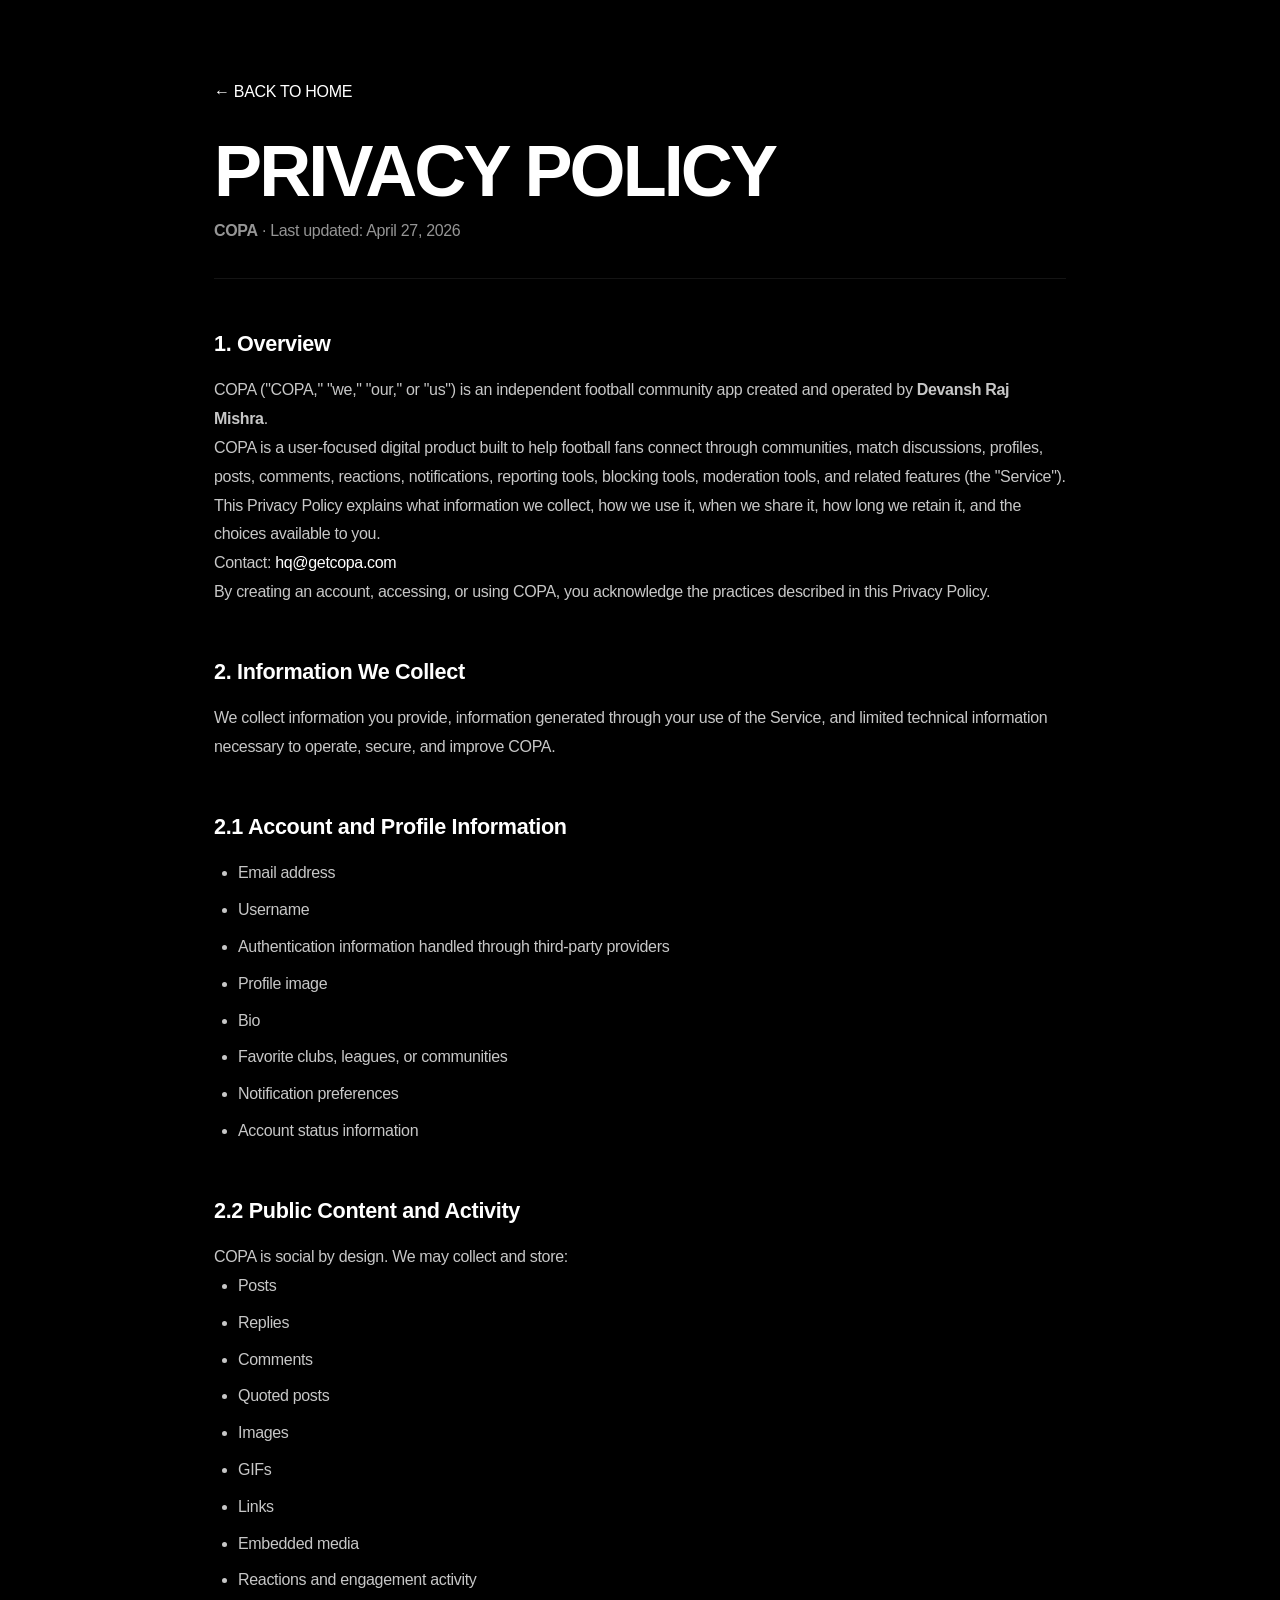
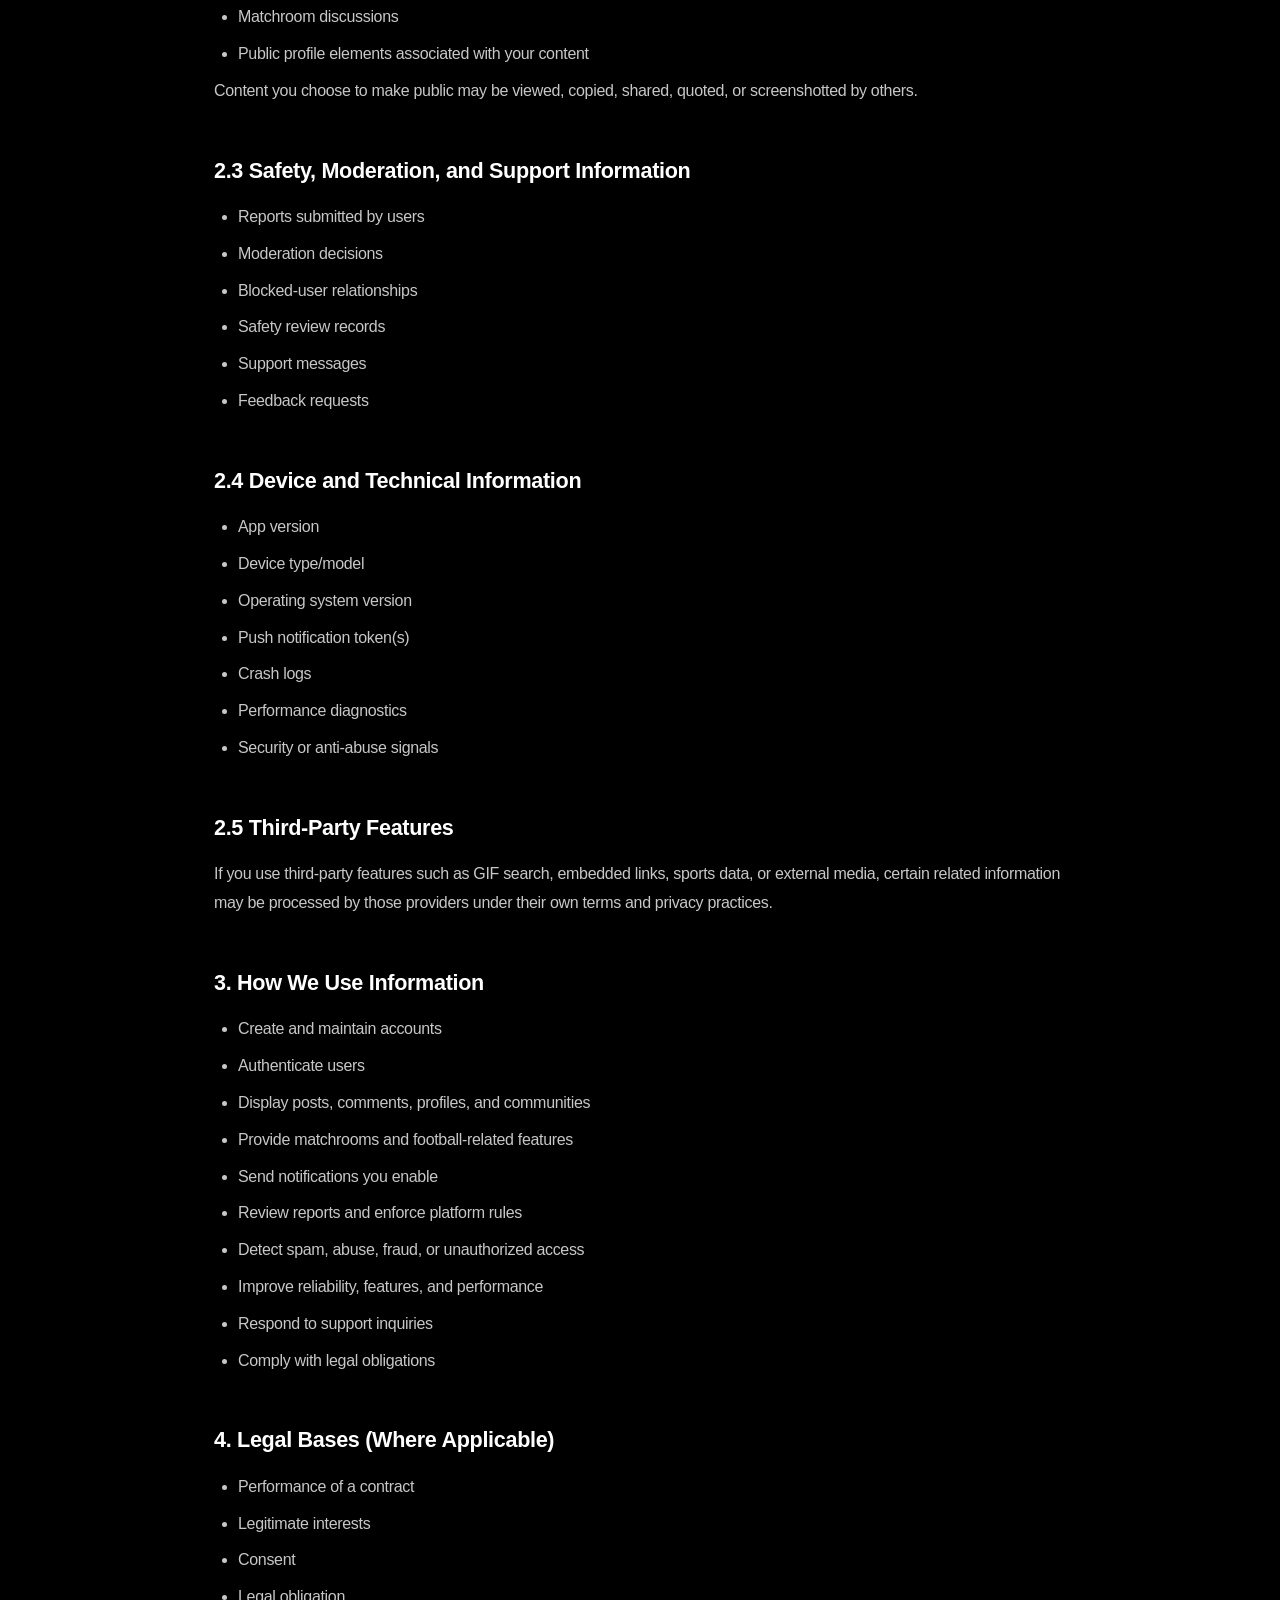
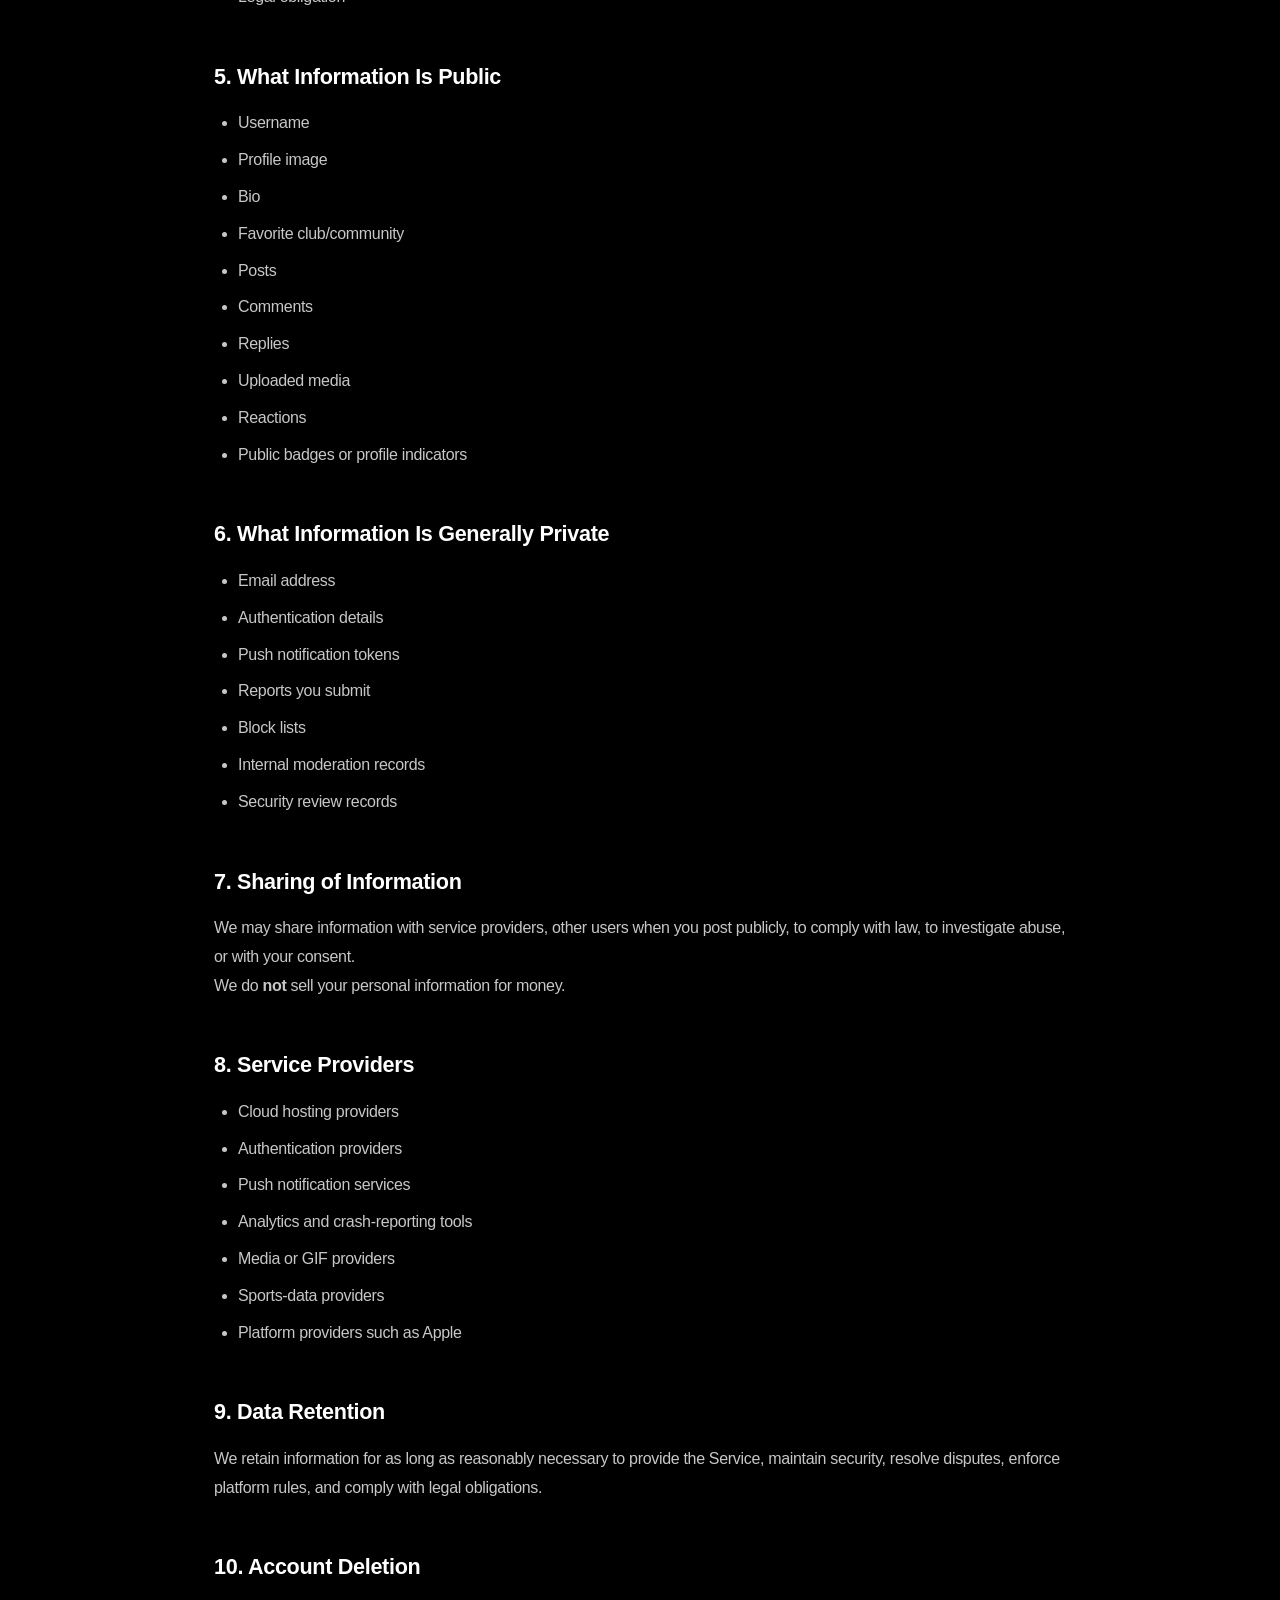
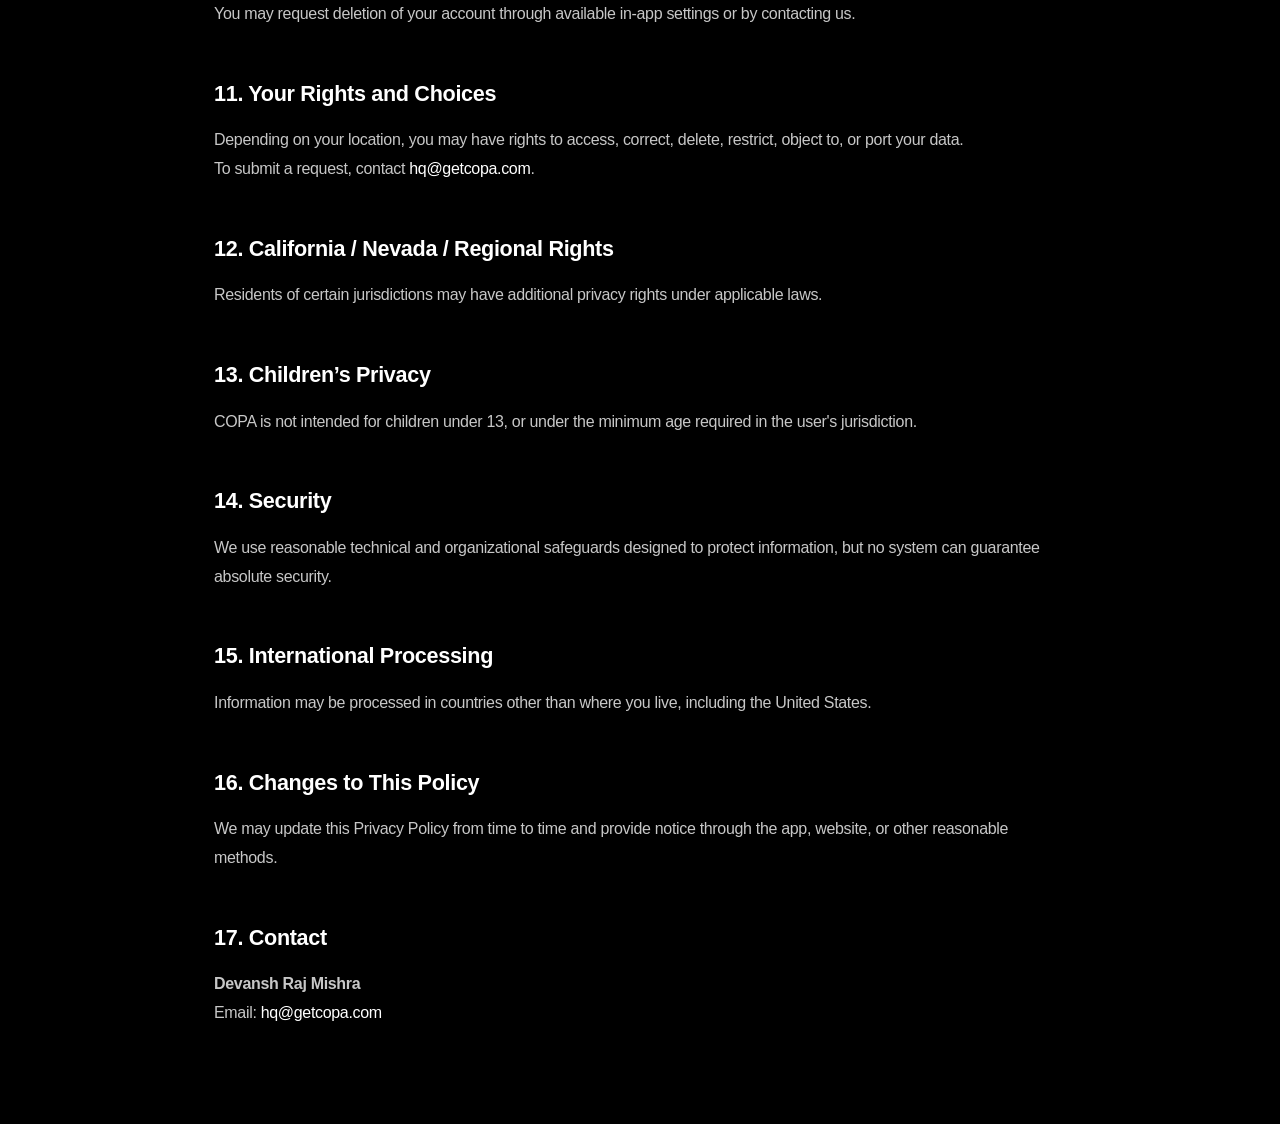
==== privacy.html @ f6ada061 "Create privacy.html" ====
<!DOCTYPE html>
<html lang="en">
<head>
  <meta charset="UTF-8" />
  <meta name="viewport" content="width=device-width, initial-scale=1, viewport-fit=cover" />
  <meta name="color-scheme" content="dark" />
  <meta name="theme-color" content="#000000" />
  <title>COPA Privacy Policy</title>
  <link rel="stylesheet" href="styles.css" />

  <style>
    .privacy-container {
      max-width: 900px;
      margin: 0 auto;
      padding: 5rem 1.5rem 6rem;
    }

    .privacy-container h1 {
      margin-bottom: 0.75rem;
    }

    .privacy-container h2 {
      margin-top: 3rem;
      margin-bottom: 1rem;
      font-size: 1.35rem;
    }

    .privacy-container p,
    .privacy-container li {
      color: var(--text-secondary, rgba(255, 255, 255, 0.78));
      line-height: 1.8;
      font-size: 1rem;
    }

    .privacy-container ul {
      padding-left: 1.5rem;
    }

    .privacy-container li {
      margin-bottom: 0.5rem;
    }

    .privacy-container a {
      color: var(--text, #ffffff);
    }

    .privacy-divider {
      margin: 2rem 0 3rem;
      border: 0;
      height: 1px;
      background: rgba(255, 255, 255, 0.08);
    }

    .back-link {
      display: inline-flex;
      align-items: center;
      gap: 0.5rem;
      text-decoration: none;
      margin-bottom: 2rem;
    }

    .last-updated {
      opacity: 0.75;
      margin-bottom: 2rem;
    }
  </style>
</head>

<body>
  <main class="privacy-container">
    <a href="index.html" class="back-link">← BACK TO HOME</a>

    <h1>Privacy Policy</h1>
    <p class="last-updated"><strong>COPA</strong> · Last updated: April 27, 2026</p>

    <hr class="privacy-divider" />

    <h2>1. Overview</h2>
    <p>
      COPA ("COPA," "we," "our," or "us") is an independent football community app
      created and operated by <strong>Devansh Raj Mishra</strong>.
    </p>
    <p>
      COPA is a user-focused digital product built to help football fans connect
      through communities, match discussions, profiles, posts, comments,
      reactions, notifications, reporting tools, blocking tools, moderation
      tools, and related features (the "Service").
    </p>
    <p>
      This Privacy Policy explains what information we collect, how we use it,
      when we share it, how long we retain it, and the choices available to you.
    </p>
    <p>
      Contact:
      <a href="mailto:hq@getcopa.com">hq@getcopa.com</a>
    </p>
    <p>
      By creating an account, accessing, or using COPA, you acknowledge the
      practices described in this Privacy Policy.
    </p>

    <h2>2. Information We Collect</h2>
    <p>
      We collect information you provide, information generated through your use
      of the Service, and limited technical information necessary to operate,
      secure, and improve COPA.
    </p>

    <h2>2.1 Account and Profile Information</h2>
    <ul>
      <li>Email address</li>
      <li>Username</li>
      <li>Authentication information handled through third-party providers</li>
      <li>Profile image</li>
      <li>Bio</li>
      <li>Favorite clubs, leagues, or communities</li>
      <li>Notification preferences</li>
      <li>Account status information</li>
    </ul>

    <h2>2.2 Public Content and Activity</h2>
    <p>COPA is social by design. We may collect and store:</p>
    <ul>
      <li>Posts</li>
      <li>Replies</li>
      <li>Comments</li>
      <li>Quoted posts</li>
      <li>Images</li>
      <li>GIFs</li>
      <li>Links</li>
      <li>Embedded media</li>
      <li>Reactions and engagement activity</li>
      <li>Matchroom discussions</li>
      <li>Public profile elements associated with your content</li>
    </ul>
    <p>
      Content you choose to make public may be viewed, copied, shared, quoted,
      or screenshotted by others.
    </p>

    <h2>2.3 Safety, Moderation, and Support Information</h2>
    <ul>
      <li>Reports submitted by users</li>
      <li>Moderation decisions</li>
      <li>Blocked-user relationships</li>
      <li>Safety review records</li>
      <li>Support messages</li>
      <li>Feedback requests</li>
    </ul>

    <h2>2.4 Device and Technical Information</h2>
    <ul>
      <li>App version</li>
      <li>Device type/model</li>
      <li>Operating system version</li>
      <li>Push notification token(s)</li>
      <li>Crash logs</li>
      <li>Performance diagnostics</li>
      <li>Security or anti-abuse signals</li>
    </ul>

    <h2>2.5 Third-Party Features</h2>
    <p>
      If you use third-party features such as GIF search, embedded links, sports
      data, or external media, certain related information may be processed by
      those providers under their own terms and privacy practices.
    </p>

    <h2>3. How We Use Information</h2>
    <ul>
      <li>Create and maintain accounts</li>
      <li>Authenticate users</li>
      <li>Display posts, comments, profiles, and communities</li>
      <li>Provide matchrooms and football-related features</li>
      <li>Send notifications you enable</li>
      <li>Review reports and enforce platform rules</li>
      <li>Detect spam, abuse, fraud, or unauthorized access</li>
      <li>Improve reliability, features, and performance</li>
      <li>Respond to support inquiries</li>
      <li>Comply with legal obligations</li>
    </ul>

    <h2>4. Legal Bases (Where Applicable)</h2>
    <ul>
      <li>Performance of a contract</li>
      <li>Legitimate interests</li>
      <li>Consent</li>
      <li>Legal obligation</li>
    </ul>

    <h2>5. What Information Is Public</h2>
    <ul>
      <li>Username</li>
      <li>Profile image</li>
      <li>Bio</li>
      <li>Favorite club/community</li>
      <li>Posts</li>
      <li>Comments</li>
      <li>Replies</li>
      <li>Uploaded media</li>
      <li>Reactions</li>
      <li>Public badges or profile indicators</li>
    </ul>

    <h2>6. What Information Is Generally Private</h2>
    <ul>
      <li>Email address</li>
      <li>Authentication details</li>
      <li>Push notification tokens</li>
      <li>Reports you submit</li>
      <li>Block lists</li>
      <li>Internal moderation records</li>
      <li>Security review records</li>
    </ul>

    <h2>7. Sharing of Information</h2>
    <p>
      We may share information with service providers, other users when you post
      publicly, to comply with law, to investigate abuse, or with your consent.
    </p>
    <p>
      We do <strong>not</strong> sell your personal information for money.
    </p>

    <h2>8. Service Providers</h2>
    <ul>
      <li>Cloud hosting providers</li>
      <li>Authentication providers</li>
      <li>Push notification services</li>
      <li>Analytics and crash-reporting tools</li>
      <li>Media or GIF providers</li>
      <li>Sports-data providers</li>
      <li>Platform providers such as Apple</li>
    </ul>

    <h2>9. Data Retention</h2>
    <p>
      We retain information for as long as reasonably necessary to provide the
      Service, maintain security, resolve disputes, enforce platform rules, and
      comply with legal obligations.
    </p>

    <h2>10. Account Deletion</h2>
    <p>
      You may request deletion of your account through available in-app settings
      or by contacting us.
    </p>

    <h2>11. Your Rights and Choices</h2>
    <p>
      Depending on your location, you may have rights to access, correct,
      delete, restrict, object to, or port your data.
    </p>
    <p>
      To submit a request, contact
      <a href="mailto:hq@getcopa.com">hq@getcopa.com</a>.
    </p>

    <h2>12. California / Nevada / Regional Rights</h2>
    <p>
      Residents of certain jurisdictions may have additional privacy rights
      under applicable laws.
    </p>

    <h2>13. Children’s Privacy</h2>
    <p>
      COPA is not intended for children under 13, or under the minimum age
      required in the user's jurisdiction.
    </p>

    <h2>14. Security</h2>
    <p>
      We use reasonable technical and organizational safeguards designed to
      protect information, but no system can guarantee absolute security.
    </p>

    <h2>15. International Processing</h2>
    <p>
      Information may be processed in countries other than where you live,
      including the United States.
    </p>

    <h2>16. Changes to This Policy</h2>
    <p>
      We may update this Privacy Policy from time to time and provide notice
      through the app, website, or other reasonable methods.
    </p>

    <h2>17. Contact</h2>
    <p>
      <strong>Devansh Raj Mishra</strong><br />
      Email:
      <a href="mailto:hq@getcopa.com">hq@getcopa.com</a>
    </p>
  </main>
</body>
</html>
---- styles.css ----
/* =========================================
   COPA — PUBLIC SITE (COLD / BRUTALIST)
   Strict • High-Contrast • Mechanical
========================================= */

:root {
  /* Absolute Grayscale */
  --bg: #000000;
  --surface-solid: #000000;
  --text: #ffffff;
  --text-2: #88888b;
  --text-3: #555555;
  --border: #222224;
  --border-2: #333333;
  --cta-bg: #ffffff;
  --cta-text: #000000;

  /* Zero curves. Absolute corners. */
  --r-sm: 0px;
  --r-md: 0px;
  --pill: 0px;
  --shadow: none;

  /* Layout */
  --max: 1040px;
  --pad-m: 22px;
  --pad-d: 40px;

  /* Typography */
  --font-main: 'Inter', -apple-system, BlinkMacSystemFont, "Helvetica Neue", sans-serif;
  --font-mono: 'SF Mono', 'JetBrains Mono', 'Courier New', monospace;
}

/* Reset */
* { box-sizing: border-box; margin: 0; padding: 0; }
html { -webkit-text-size-adjust: 100%; text-size-adjust: 100%; background: var(--bg); }
body {
  font-family: var(--font-main);
  background: var(--bg);
  color: var(--text);
  line-height: 1.55;
  letter-spacing: -0.02em;
  -webkit-font-smoothing: antialiased;
}
a { color: inherit; text-decoration: none; }
img { max-width: 100%; display: block; }
button, input { font: inherit; }

/* Mechanical Focus States */
:focus-visible {
  outline: 1px solid var(--text);
  outline-offset: 4px;
  border-radius: 0;
}

.container {
  width: 100%;
  max-width: var(--max);
  margin: 0 auto;
  padding-inline: var(--pad-m);
}

/* =========================================
   Header (Overlay, stable + safe-area)
========================================= */
.site-header {
  position: absolute;
  top: 0;
  left: 0;
  right: 0;
  z-index: 20;
  padding-top: calc(18px + env(safe-area-inset-top));
  padding-bottom: 12px;
  border-bottom: 1px solid var(--border);
  background: rgba(0,0,0,0.8);
  backdrop-filter: blur(12px);
  -webkit-backdrop-filter: blur(12px);
}
.site-header .container {
  display: flex;
  align-items: center;
  justify-content: space-between;
}

.wordmark {
  display: flex;
  align-items: center;
  text-decoration: none;
  border: none !important;
}

.logo-img {
  height: 20px;
  width: auto;
  display: block;
}

.header-link {
  font-family: var(--font-mono);
  font-size: 11px;
  text-transform: uppercase;
  color: var(--text-2);
  padding: 10px 0;
  transition: color 0.2s ease;
}
.header-link:hover { color: var(--text); }

/* =========================================
   Hero (Cinematic, content anchored low)
========================================= */
.hero {
  position: relative;
  min-height: 100svh;
  background: var(--bg);
  overflow: hidden;
}

.hero-media {
  position: absolute;
  inset: 0;
  background-image: url("assets/hero.jpg"); 
  background-size: cover;
  background-position: center;
  filter: grayscale(100%) contrast(120%);
}

.hero-wash {
  position: absolute;
  inset: 0;
  background: rgba(0,0,0,0.85);
}

.hero-content {
  position: relative;
  z-index: 5;
  min-height: 100svh;
  display: flex;
  flex-direction: column;
  justify-content: flex-end; /* Bottom anchored for mobile */
  padding-top: calc(88px + env(safe-area-inset-top));
  padding-bottom: calc(40px + env(safe-area-inset-bottom));
}

/* THE MASSIVE HERO LOGO */
.hero-logo {
  display: block;
  width: 100%;
  max-width: 320px; 
  height: auto;
  margin-bottom: 40px;
}

.kicker {
  font-family: var(--font-mono);
  font-size: 11px;
  text-transform: uppercase;
  color: var(--text-2);
  letter-spacing: 0.1em;
  margin-bottom: 16px;
}

h1 {
  font-weight: 800;
  letter-spacing: -0.04em;
  line-height: 0.95;
  font-size: clamp(40px, 6vw, 72px);
  margin-bottom: 14px;
  max-width: 18ch;
  text-transform: uppercase;
}

.sub {
  font-size: 16px;
  color: var(--text-2);
  max-width: 58ch;
  margin-bottom: 32px;
}

/* =========================================
   Buttons (Mechanical & Sharp)
========================================= */
.cta-row {
  display: flex;
  flex-direction: column;
  gap: 12px;
  margin-bottom: 24px;
  max-width: 520px;
}

.btn {
  display: inline-flex;
  align-items: center;
  justify-content: center;
  height: 52px;
  padding: 0 24px;
  border-radius: var(--pill);
  border: 1px solid var(--text);
  font-family: var(--font-mono);
  font-size: 12px;
  text-transform: uppercase;
  letter-spacing: 0.05em;
  cursor: pointer;
  user-select: none;
  white-space: nowrap;
  transition: all 0.2s linear;
}

.btn-primary {
  background: var(--cta-bg);
  color: var(--cta-text);
}
.btn-primary:hover { 
  background: var(--bg); 
  color: var(--text);
}

.btn-secondary {
  background: transparent;
  border-color: var(--border-2);
  color: var(--text-2);
}
.btn-secondary:hover {
  border-color: var(--text);
  color: var(--text);
}

.micro {
  font-family: var(--font-mono);
  font-size: 10px;
  text-transform: uppercase;
  color: var(--text-3);
  letter-spacing: 0.05em;
}

/* =========================================
   Desktop Overrides
========================================= */
@media (min-width: 900px) {
  .container { 
    padding-inline: var(--pad-d); 
  }
  .site-header { 
    padding-top: calc(24px + env(safe-area-inset-top)); 
  }
  .cta-row { 
    flex-direction: row; 
  }
  .btn { 
    height: 56px; 
  }
  
  /* Desktop-Specific Layout Fixes */
  .hero-content {
    justify-content: center; /* Pulls content up to the center of the monitor */
    padding-top: 120px; /* Clears the header */
    padding-bottom: 0;
  }
  
  .hero-logo {
    max-width: 480px; /* Allows the logo to get even larger on big screens */
    margin-bottom: 60px; /* Adds more breathing room before the text */
  }
  
  h1 {
    max-width: 22ch; /* Lets the headline stretch out a bit more horizontally */
  }
}

/* =========================================
   Utility Pages (Waitlist / Reset)
========================================= */
.page {
  min-height: 100svh;
  position: relative;
  overflow: hidden;
  background: var(--bg);
}

.page .hero-media { 
  filter: grayscale(100%) contrast(120%) opacity(0.15);
}

.page-inner {
  position: relative;
  z-index: 5;
  min-height: 100svh;
  display: flex;
  align-items: center;
  justify-content: center;
  padding-top: calc(84px + env(safe-area-inset-top));
  padding-bottom: calc(24px + env(safe-area-inset-bottom));
}

.panel {
  width: 100%;
  max-width: 440px;
  background: transparent;
  border: 1px solid var(--border);
  border-radius: var(--r-md);
  padding: 40px;
  box-shadow: var(--shadow);
}

.panel h2 {
  font-size: 28px;
  font-weight: 800;
  letter-spacing: -0.04em;
  margin-bottom: 8px;
  text-transform: uppercase;
}

.panel p {
  color: var(--text-2);
  margin-bottom: 32px;
  font-size: 14px;
}

.form {
  display: flex;
  flex-direction: column;
  gap: 20px;
}

label {
  font-family: var(--font-mono);
  font-size: 10px;
  text-transform: uppercase;
  color: var(--text-3);
  letter-spacing: 0.05em;
}

/* Surgical Inputs */
input {
  height: 40px;
  padding: 0;
  border-radius: var(--r-sm);
  border: none;
  border-bottom: 1px solid var(--border);
  background: transparent;
  color: var(--text);
  font-size: 16px; 
  transition: border-color 0.2s linear;
  -webkit-appearance: none;
}
input:focus {
  outline: none;
  border-bottom: 1px solid var(--text);
}
input::placeholder {
  color: var(--border-2);
}

.form .btn {
  margin-top: 8px;
  width: 100%;
}

.help {
  font-size: 13px;
  color: var(--text-3);
  margin-top: 16px;
}

.inline-link {
  margin-top: 24px;
  font-size: 12px;
  color: var(--text-3);
}

.inline-link a {
  font-family: var(--font-mono);
  font-size: 11px;
  text-transform: uppercase;
  color: var(--text-2);
  border-bottom: 1px solid var(--border);
  padding-bottom: 2px;
  margin-left: 4px;
  transition: all 0.2s ease;
}
.inline-link a:hover { 
  color: var(--text);
  border-bottom-color: var(--text);
}

/* Terminal Status */
.status {
  margin-top: 24px;
  padding: 16px;
  border-left: 2px solid var(--text);
  background: var(--border-2);
  color: var(--text);
  font-family: var(--font-mono);
  font-size: 12px;
  line-height: 1.6;
  display: none;
}
.status.show { display: block; }

@media (prefers-reduced-motion: reduce) {
  * { scroll-behavior: auto !important; }
}
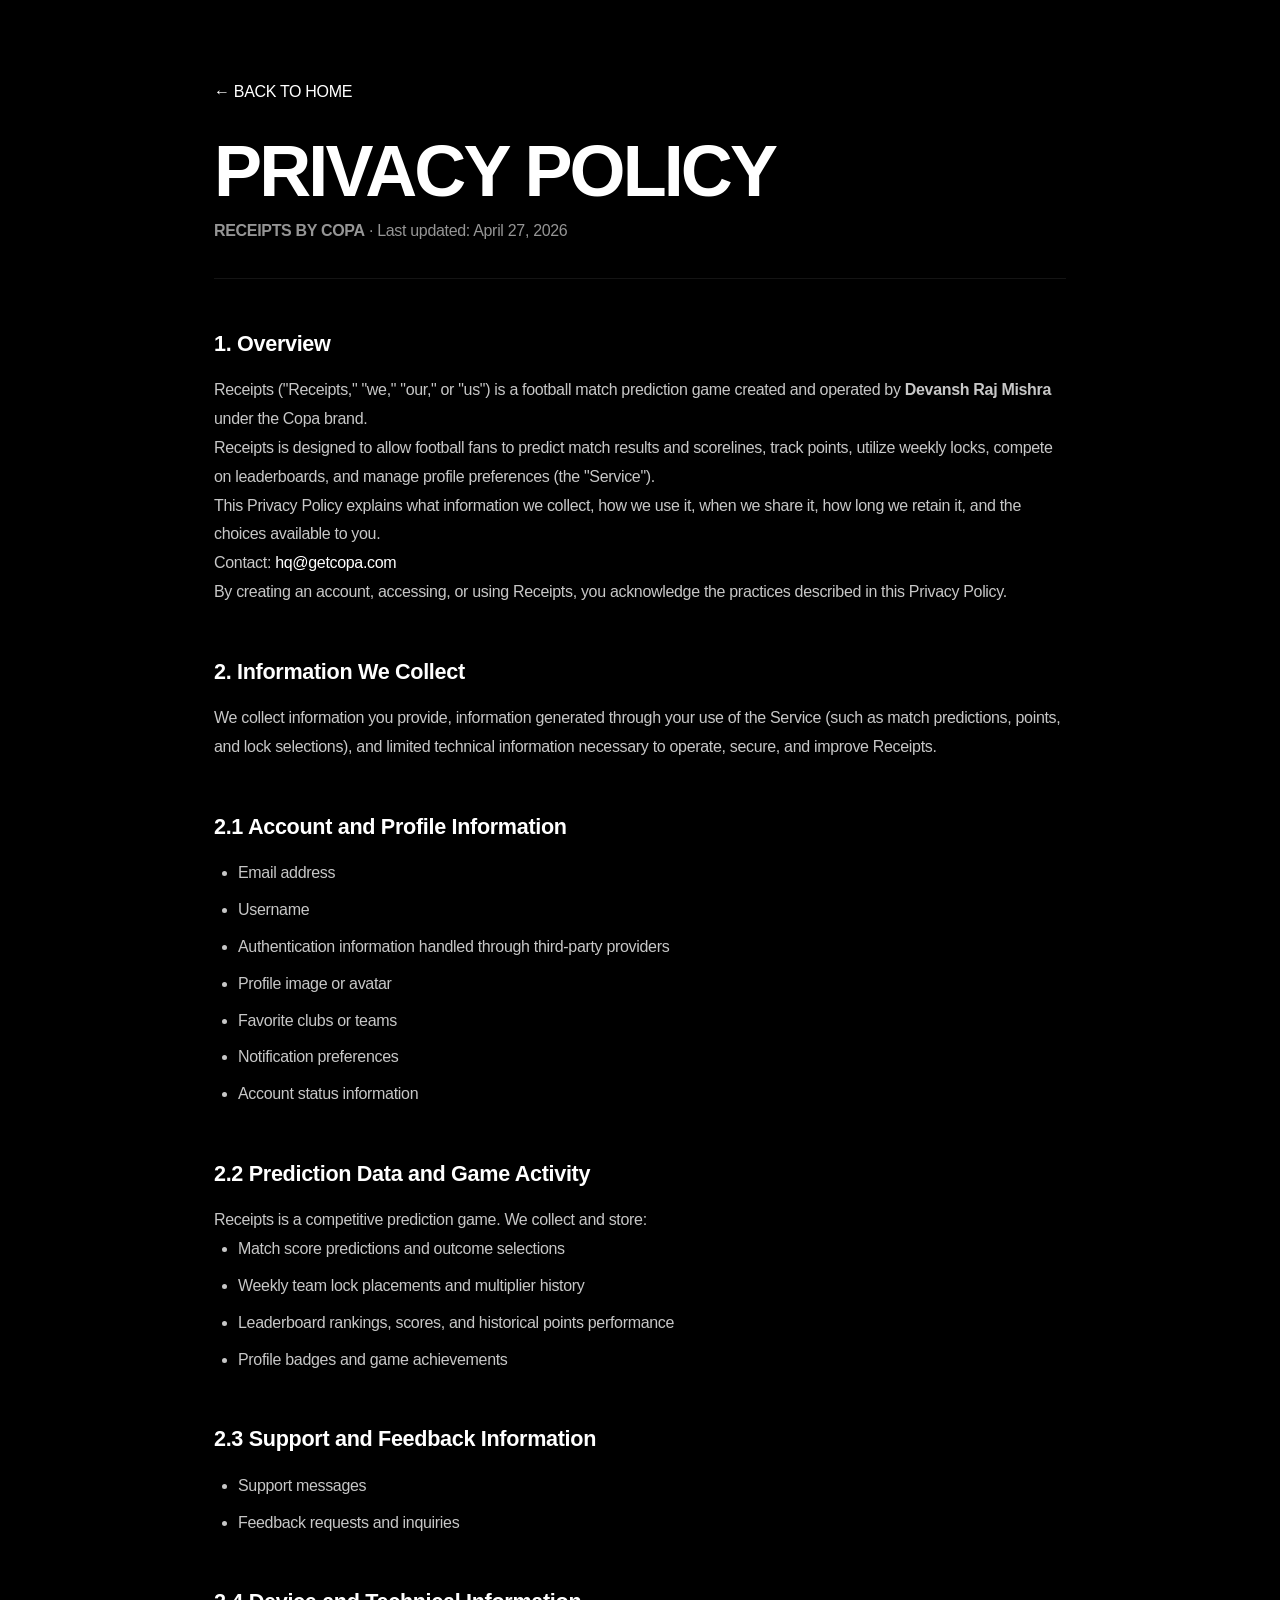
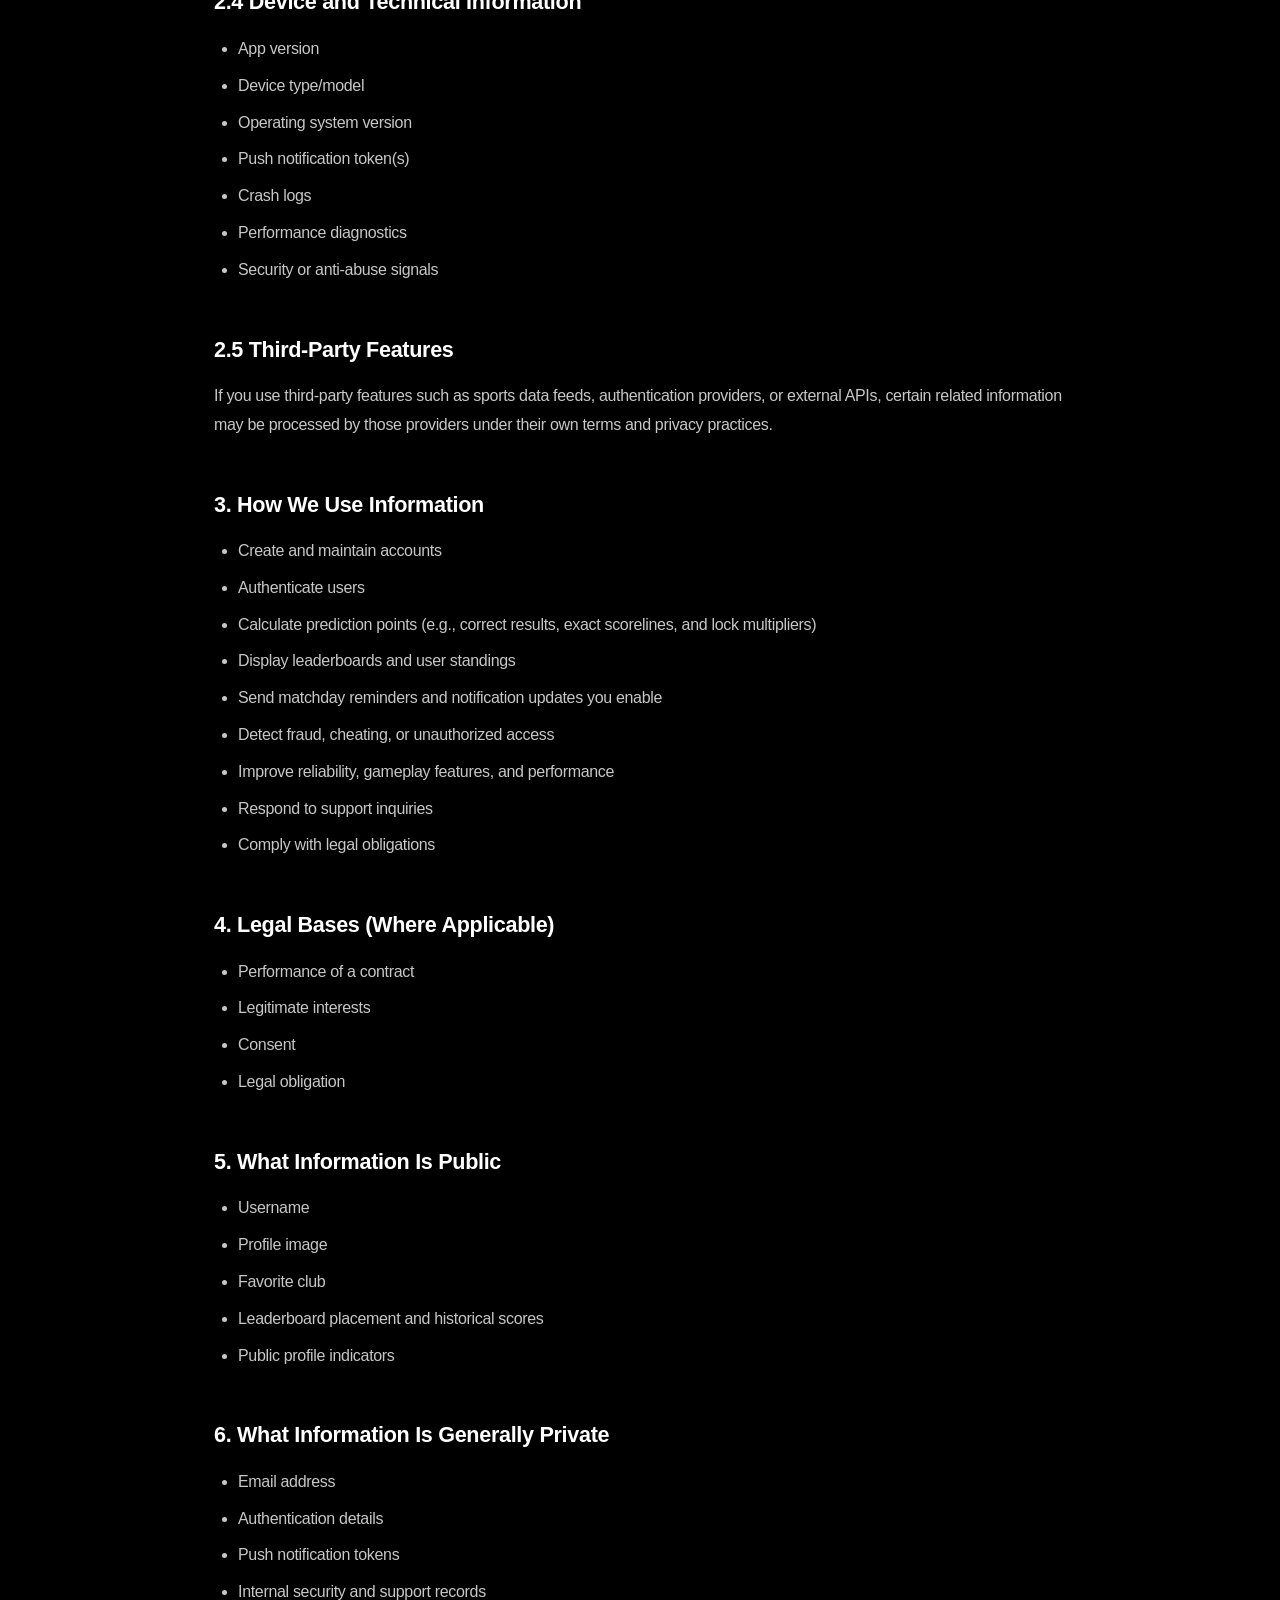
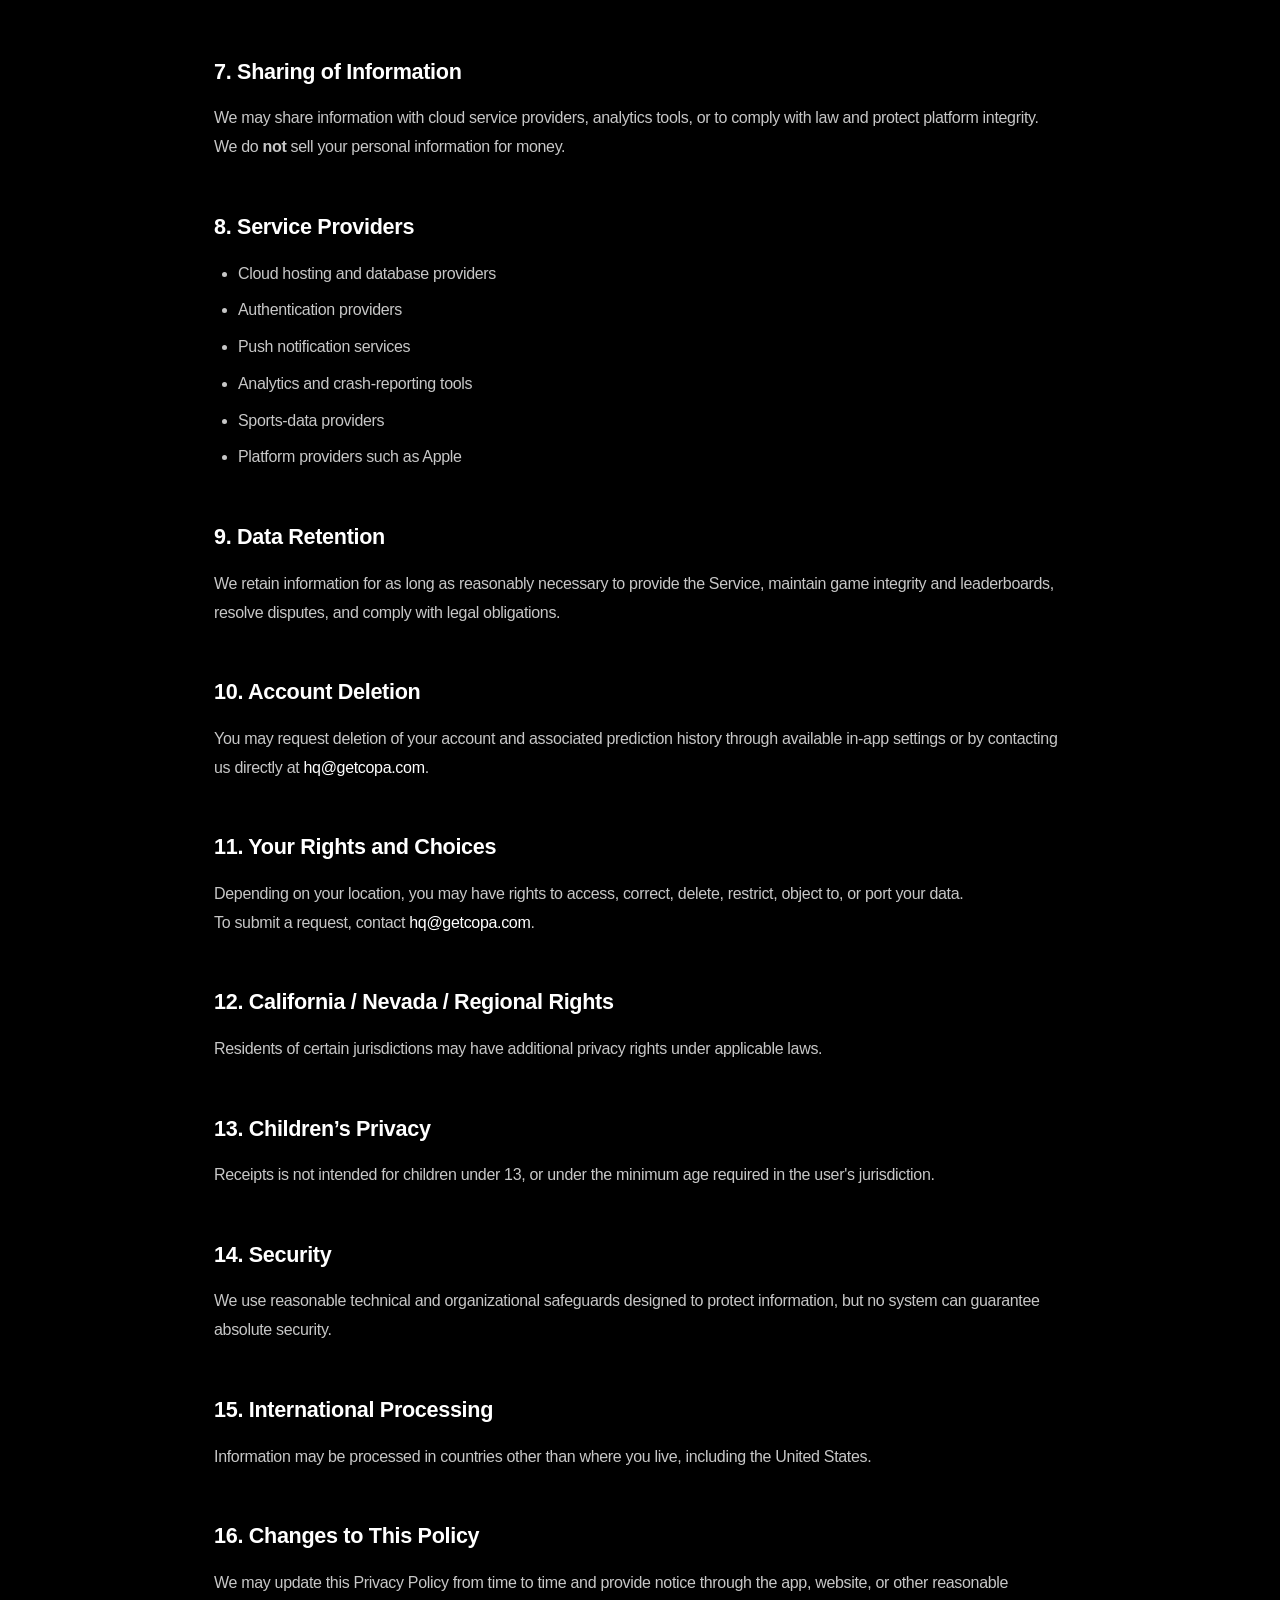
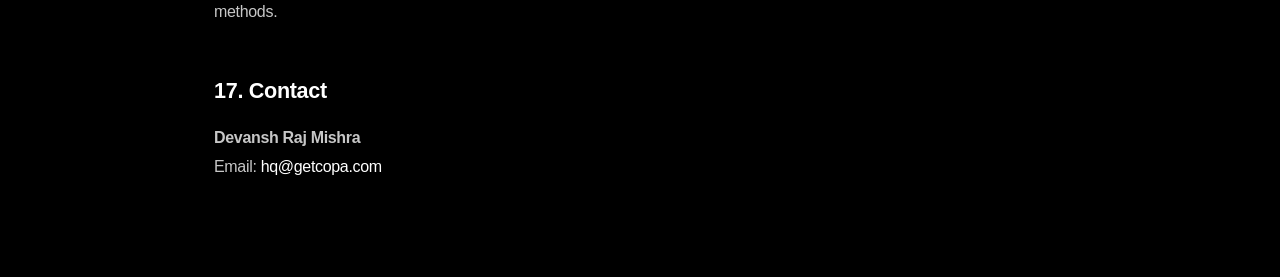
==== commit d5167341: "Update privacy.html" ====
--- a/privacy.html
+++ b/privacy.html
@@ -5,7 +5,7 @@
   <meta name="viewport" content="width=device-width, initial-scale=1, viewport-fit=cover" />
   <meta name="color-scheme" content="dark" />
   <meta name="theme-color" content="#000000" />
-  <title>COPA Privacy Policy</title>
+  <title>Receipts Privacy Policy</title>
   <link rel="stylesheet" href="styles.css" />
 
   <style>
@@ -71,20 +71,18 @@
     <a href="index.html" class="back-link">← BACK TO HOME</a>
 
     <h1>Privacy Policy</h1>
-    <p class="last-updated"><strong>COPA</strong> · Last updated: April 27, 2026</p>
+    <p class="last-updated"><strong>RECEIPTS BY COPA</strong> · Last updated: April 27, 2026</p>
 
     <hr class="privacy-divider" />
 
     <h2>1. Overview</h2>
     <p>
-      COPA ("COPA," "we," "our," or "us") is an independent football community app
-      created and operated by <strong>Devansh Raj Mishra</strong>.
-    </p>
-    <p>
-      COPA is a user-focused digital product built to help football fans connect
-      through communities, match discussions, profiles, posts, comments,
-      reactions, notifications, reporting tools, blocking tools, moderation
-      tools, and related features (the "Service").
+      Receipts ("Receipts," "we," "our," or "us") is a football match prediction game
+      created and operated by <strong>Devansh Raj Mishra</strong> under the Copa brand.
+    </p>
+    <p>
+      Receipts is designed to allow football fans to predict match results and scorelines, 
+      track points, utilize weekly locks, compete on leaderboards, and manage profile preferences (the "Service").
     </p>
     <p>
       This Privacy Policy explains what information we collect, how we use it,
@@ -95,15 +93,15 @@
       <a href="mailto:hq@getcopa.com">hq@getcopa.com</a>
     </p>
     <p>
-      By creating an account, accessing, or using COPA, you acknowledge the
+      By creating an account, accessing, or using Receipts, you acknowledge the
       practices described in this Privacy Policy.
     </p>
 
     <h2>2. Information We Collect</h2>
     <p>
       We collect information you provide, information generated through your use
-      of the Service, and limited technical information necessary to operate,
-      secure, and improve COPA.
+      of the Service (such as match predictions, points, and lock selections), and limited technical information necessary to operate,
+      secure, and improve Receipts.
     </p>
 
     <h2>2.1 Account and Profile Information</h2>
@@ -111,41 +109,25 @@
       <li>Email address</li>
       <li>Username</li>
       <li>Authentication information handled through third-party providers</li>
-      <li>Profile image</li>
-      <li>Bio</li>
-      <li>Favorite clubs, leagues, or communities</li>
+      <li>Profile image or avatar</li>
+      <li>Favorite clubs or teams</li>
       <li>Notification preferences</li>
       <li>Account status information</li>
     </ul>
 
-    <h2>2.2 Public Content and Activity</h2>
-    <p>COPA is social by design. We may collect and store:</p>
-    <ul>
-      <li>Posts</li>
-      <li>Replies</li>
-      <li>Comments</li>
-      <li>Quoted posts</li>
-      <li>Images</li>
-      <li>GIFs</li>
-      <li>Links</li>
-      <li>Embedded media</li>
-      <li>Reactions and engagement activity</li>
-      <li>Matchroom discussions</li>
-      <li>Public profile elements associated with your content</li>
-    </ul>
-    <p>
-      Content you choose to make public may be viewed, copied, shared, quoted,
-      or screenshotted by others.
-    </p>
-
-    <h2>2.3 Safety, Moderation, and Support Information</h2>
-    <ul>
-      <li>Reports submitted by users</li>
-      <li>Moderation decisions</li>
-      <li>Blocked-user relationships</li>
-      <li>Safety review records</li>
+    <h2>2.2 Prediction Data and Game Activity</h2>
+    <p>Receipts is a competitive prediction game. We collect and store:</p>
+    <ul>
+      <li>Match score predictions and outcome selections</li>
+      <li>Weekly team lock placements and multiplier history</li>
+      <li>Leaderboard rankings, scores, and historical points performance</li>
+      <li>Profile badges and game achievements</li>
+    </ul>
+
+    <h2>2.3 Support and Feedback Information</h2>
+    <ul>
       <li>Support messages</li>
-      <li>Feedback requests</li>
+      <li>Feedback requests and inquiries</li>
     </ul>
 
     <h2>2.4 Device and Technical Information</h2>
@@ -161,8 +143,8 @@
 
     <h2>2.5 Third-Party Features</h2>
     <p>
-      If you use third-party features such as GIF search, embedded links, sports
-      data, or external media, certain related information may be processed by
+      If you use third-party features such as sports data feeds, authentication providers, 
+      or external APIs, certain related information may be processed by
       those providers under their own terms and privacy practices.
     </p>
 
@@ -170,12 +152,11 @@
     <ul>
       <li>Create and maintain accounts</li>
       <li>Authenticate users</li>
-      <li>Display posts, comments, profiles, and communities</li>
-      <li>Provide matchrooms and football-related features</li>
-      <li>Send notifications you enable</li>
-      <li>Review reports and enforce platform rules</li>
-      <li>Detect spam, abuse, fraud, or unauthorized access</li>
-      <li>Improve reliability, features, and performance</li>
+      <li>Calculate prediction points (e.g., correct results, exact scorelines, and lock multipliers)</li>
+      <li>Display leaderboards and user standings</li>
+      <li>Send matchday reminders and notification updates you enable</li>
+      <li>Detect fraud, cheating, or unauthorized access</li>
+      <li>Improve reliability, gameplay features, and performance</li>
       <li>Respond to support inquiries</li>
       <li>Comply with legal obligations</li>
     </ul>
@@ -192,14 +173,9 @@
     <ul>
       <li>Username</li>
       <li>Profile image</li>
-      <li>Bio</li>
-      <li>Favorite club/community</li>
-      <li>Posts</li>
-      <li>Comments</li>
-      <li>Replies</li>
-      <li>Uploaded media</li>
-      <li>Reactions</li>
-      <li>Public badges or profile indicators</li>
+      <li>Favorite club</li>
+      <li>Leaderboard placement and historical scores</li>
+      <li>Public profile indicators</li>
     </ul>
 
     <h2>6. What Information Is Generally Private</h2>
@@ -207,16 +183,12 @@
       <li>Email address</li>
       <li>Authentication details</li>
       <li>Push notification tokens</li>
-      <li>Reports you submit</li>
-      <li>Block lists</li>
-      <li>Internal moderation records</li>
-      <li>Security review records</li>
+      <li>Internal security and support records</li>
     </ul>
 
     <h2>7. Sharing of Information</h2>
     <p>
-      We may share information with service providers, other users when you post
-      publicly, to comply with law, to investigate abuse, or with your consent.
+      We may share information with cloud service providers, analytics tools, or to comply with law and protect platform integrity.
     </p>
     <p>
       We do <strong>not</strong> sell your personal information for money.
@@ -224,11 +196,10 @@
 
     <h2>8. Service Providers</h2>
     <ul>
-      <li>Cloud hosting providers</li>
+      <li>Cloud hosting and database providers</li>
       <li>Authentication providers</li>
       <li>Push notification services</li>
       <li>Analytics and crash-reporting tools</li>
-      <li>Media or GIF providers</li>
       <li>Sports-data providers</li>
       <li>Platform providers such as Apple</li>
     </ul>
@@ -236,14 +207,14 @@
     <h2>9. Data Retention</h2>
     <p>
       We retain information for as long as reasonably necessary to provide the
-      Service, maintain security, resolve disputes, enforce platform rules, and
+      Service, maintain game integrity and leaderboards, resolve disputes, and
       comply with legal obligations.
     </p>
 
     <h2>10. Account Deletion</h2>
     <p>
-      You may request deletion of your account through available in-app settings
-      or by contacting us.
+      You may request deletion of your account and associated prediction history through available in-app settings
+      or by contacting us directly at <a href="mailto:hq@getcopa.com">hq@getcopa.com</a>.
     </p>
 
     <h2>11. Your Rights and Choices</h2>
@@ -264,7 +235,7 @@
 
     <h2>13. Children’s Privacy</h2>
     <p>
-      COPA is not intended for children under 13, or under the minimum age
+      Receipts is not intended for children under 13, or under the minimum age
       required in the user's jurisdiction.
     </p>
 
